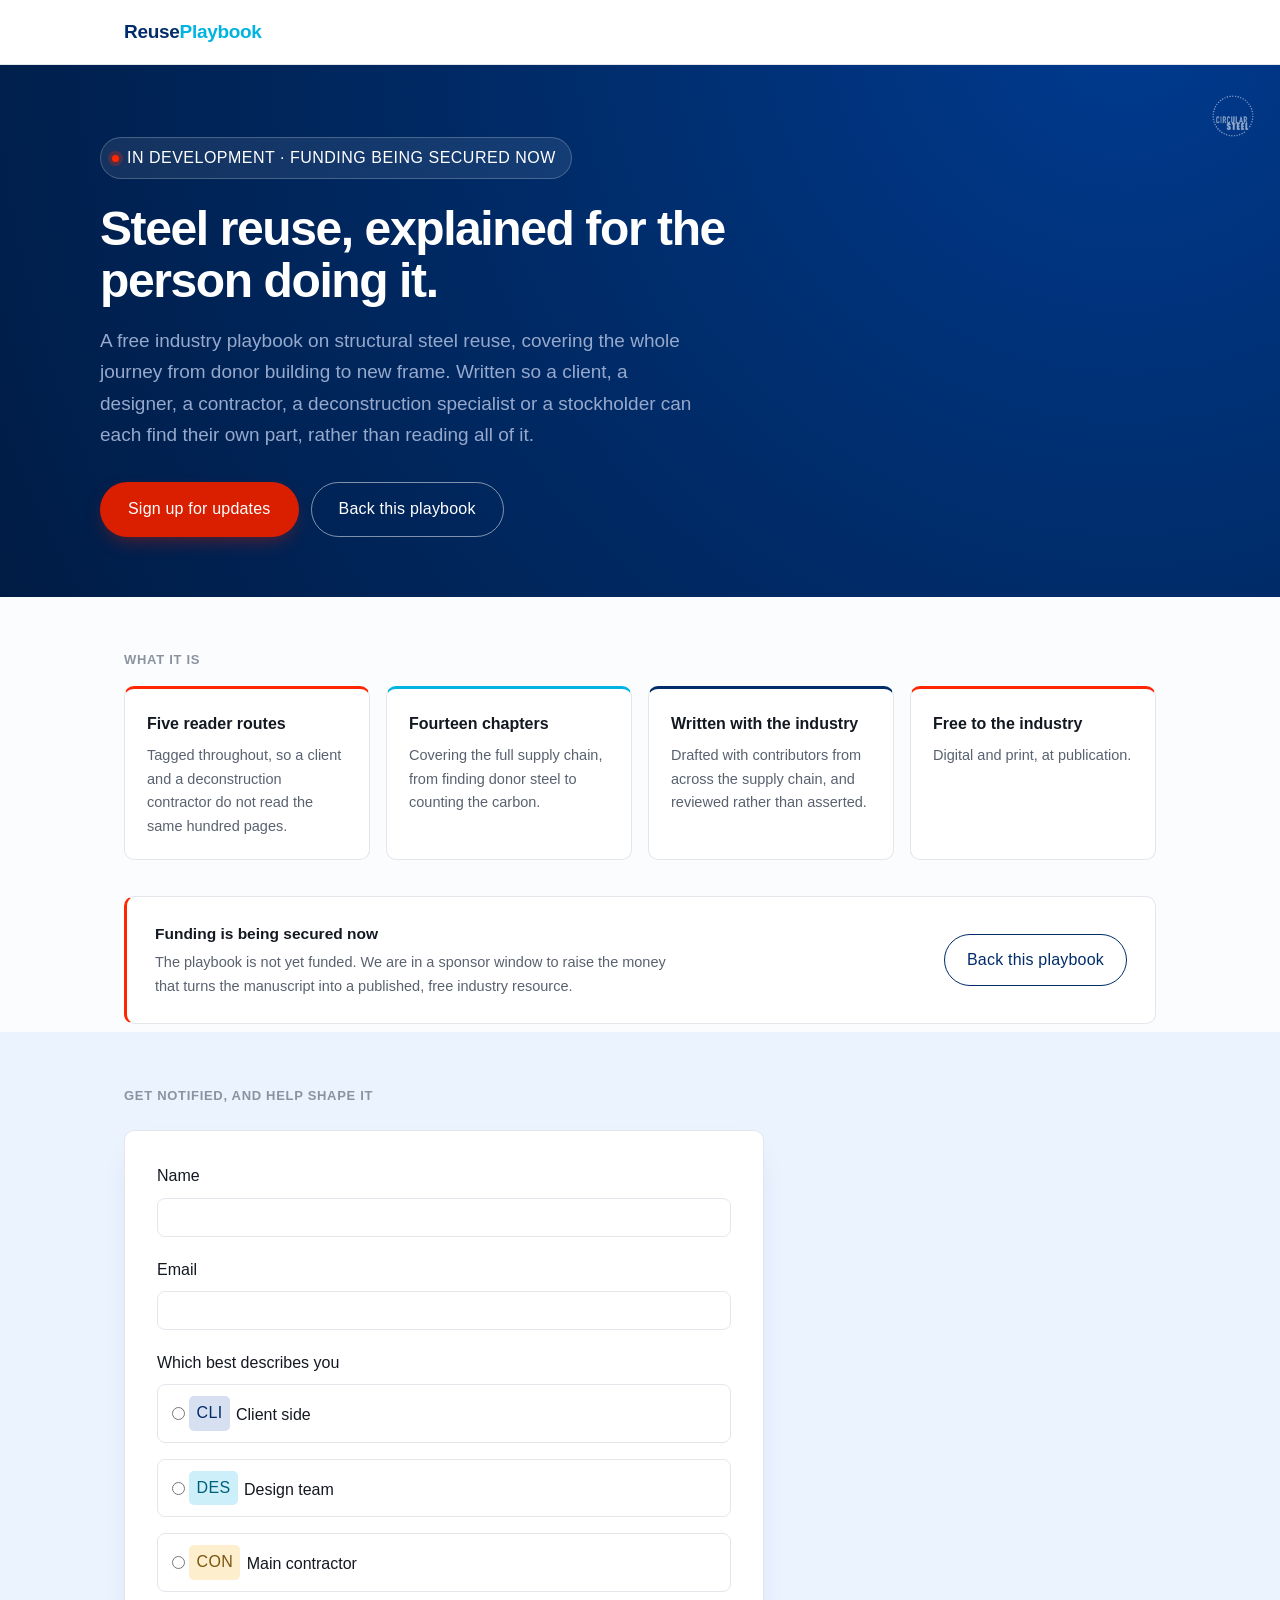
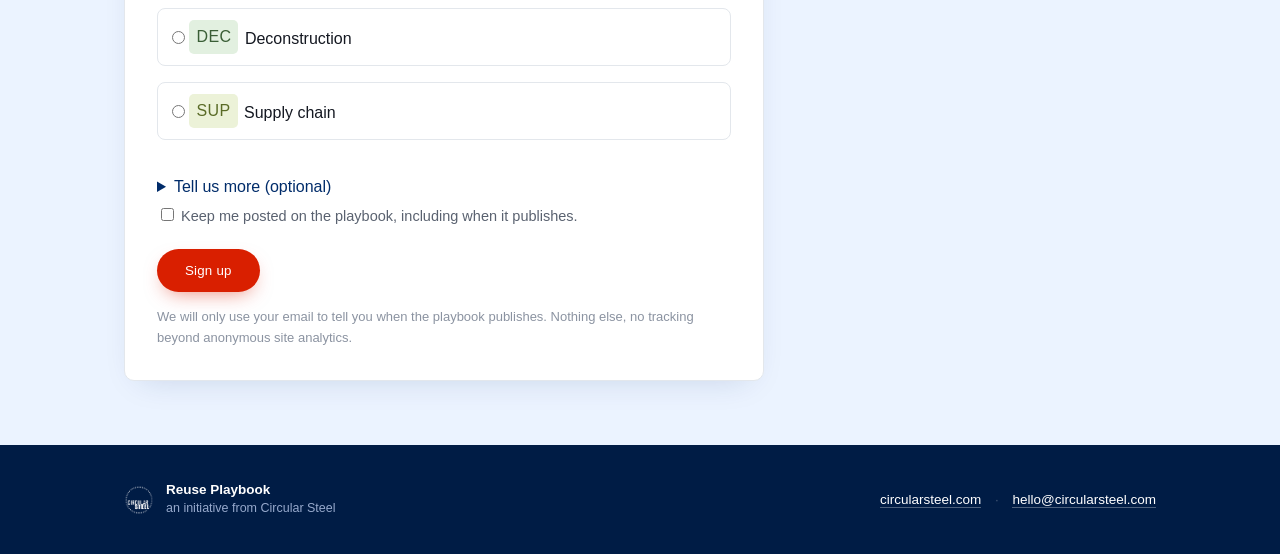
==== index.html @ 9d1da38b "Initial holding page for reuseplaybook.com Static holding page with Netlify Forms signup, built to t" ====
<!DOCTYPE html>
<html lang="en-GB">
<head>
<meta charset="utf-8">
<meta name="viewport" content="width=device-width,initial-scale=1">
<title>Reuse Playbook - the free industry guide to structural steel reuse</title>
<meta name="description" content="A free industry playbook on structural steel reuse, from donor building to new frame. In development, with funding now being secured. Sign up to hear when it lands.">
<link rel="icon" type="image/svg+xml" href="assets/favicon.svg">
<link rel="stylesheet" href="style.css">
</head>
<body>

<header class="site">
  <div class="wrap hrow">
    <a class="brand" href="index.html">Reuse<span>Playbook</span></a>
  </div>
</header>

<div class="hero-band">
  <a href="https://circularsteel.com"><img class="hero-mark" src="assets/circular-steel-logo-white.png" alt="Circular Steel"></a>
  <div class="wrap hero">
    <span class="status"><span class="dot"></span>In development &middot; funding being secured now</span>
    <h1>Steel reuse, explained for the person doing it.</h1>
    <p class="lede">A free industry playbook on structural steel reuse, covering the whole journey from
      donor building to new frame. Written so a client, a designer, a contractor, a deconstruction
      specialist or a stockholder can each find their own part, rather than reading all of it.</p>
    <div class="hero-ctas">
      <a class="btn" href="#signup-form">Sign up for updates</a>
      <a class="btn-outline" href="mailto:hello@circularsteel.com?subject=Backing%20the%20Reuse%20Playbook">Back this playbook</a>
    </div>
  </div>
</div>

<div class="wrap">

  <h2 class="sechead">What it is</h2>
  <div class="grid g4">
    <div class="card" style="--accent:var(--red)"><h3>Five reader routes</h3>
      <p>Tagged throughout, so a client and a deconstruction contractor do not read the same hundred
        pages.</p></div>
    <div class="card" style="--accent:var(--cyan)"><h3>Fourteen chapters</h3>
      <p>Covering the full supply chain, from finding donor steel to counting the carbon.</p></div>
    <div class="card" style="--accent:var(--navy)"><h3>Written with the industry</h3>
      <p>Drafted with contributors from across the supply chain, and reviewed rather than asserted.</p></div>
    <div class="card" style="--accent:var(--red)"><h3>Free to the industry</h3>
      <p>Digital and print, at publication.</p></div>
  </div>

  <div class="fundnote">
    <div>
      <h3>Funding is being secured now</h3>
      <p>The playbook is not yet funded. We are in a sponsor window to raise the money that turns the
        manuscript into a published, free industry resource.</p>
    </div>
    <a class="btn-outline-navy" href="mailto:hello@circularsteel.com?subject=Backing%20the%20Reuse%20Playbook">Back this playbook</a>
  </div>

</div>

<div class="formband">
<div class="wrap">
  <h2 class="sechead">Get notified, and help shape it</h2>

  <div class="formwrap narrow" id="signup-form">
    <form name="signup" method="POST" data-netlify="true" netlify-honeypot="bot-field">
      <input type="hidden" name="form-name" value="signup">
      <p class="hidden-field">
        <label>Leave this field blank: <input name="bot-field"></label>
      </p>

      <div class="field">
        <label for="name">Name</label>
        <input type="text" id="name" name="name" required>
      </div>

      <div class="field">
        <label for="email">Email</label>
        <input type="email" id="email" name="email" required>
      </div>

      <div class="field">
        <label>Which best describes you</label>
        <div class="roles">
          <label class="role-opt">
            <input type="radio" name="role" value="CLI" required>
            <span class="tag" data-t="CLI">CLI</span> Client side
          </label>
          <label class="role-opt">
            <input type="radio" name="role" value="DES" required>
            <span class="tag" data-t="DES">DES</span> Design team
          </label>
          <label class="role-opt">
            <input type="radio" name="role" value="CON" required>
            <span class="tag" data-t="CON">CON</span> Main contractor
          </label>
          <label class="role-opt">
            <input type="radio" name="role" value="DEC" required>
            <span class="tag" data-t="DEC">DEC</span> Deconstruction
          </label>
          <label class="role-opt">
            <input type="radio" name="role" value="SUP" required>
            <span class="tag" data-t="SUP">SUP</span> Supply chain
          </label>
        </div>
      </div>

      <!--
        Chapter select field intentionally left out of this draft. The handover asks for a
        "which chapter would help you most" select listing all 14 chapters, but only chapter 9
        exists in the mock and no full chapter list exists anywhere in the project files yet.
        Add it here once the real list exists, as:
        <div class="field">
          <label for="chapter">Which chapter would help you most</label>
          <select id="chapter" name="chapter"><option value="">Not sure yet</option> ...14 options... </select>
        </div>
      -->

      <details class="more">
        <summary>Tell us more (optional)</summary>
        <div class="field">
          <label for="organisation">Organisation</label>
          <input type="text" id="organisation" name="organisation">
        </div>
        <div class="field">
          <label for="useful">What would make this genuinely useful to you</label>
          <textarea id="useful" name="useful"></textarea>
        </div>
      </details>

      <div class="field">
        <label class="checkline">
          <input type="checkbox" name="keep-posted" value="yes">
          Keep me posted on the playbook, including when it publishes.
        </label>
      </div>

      <button class="btn" type="submit">Sign up</button>

      <p class="privacy">We will only use your email to tell you when the playbook publishes. Nothing
        else, no tracking beyond anonymous site analytics.</p>
    </form>
  </div>

</div>
</div>

<footer class="site"><div class="wrap frow">
  <div class="fbrand">
    <img src="assets/circular-steel-logo-white.png" alt="Circular Steel">
    <span class="flabel"><strong>Reuse Playbook</strong>an initiative from Circular Steel</span>
  </div>
  <div class="flinks">
    <a href="https://circularsteel.com">circularsteel.com</a>
    <span class="sep">&middot;</span>
    <a href="mailto:hello@circularsteel.com">hello@circularsteel.com</a>
  </div>
</div></footer>

</body>
</html>
---- style.css ----
:root{
  --navy:#002C6A; --navy-deep:#001C45; --cyan:#00B3E0; --red:#FF2600; --red-btn:#D91F00; --red-btn-hover:#B81800;
  --red-tint:#FFDCD6; --red-deep:#6B0F1A; --blue-tint:#EBF3FF; --amber:#B5741A;
  --ink:#141821; --grey:#5A6270; --mute:#8B93A1; --mute-on-navy:#96A9CC;
  --line:#E3E7EC; --bg:#FBFCFD; --card:#FFFFFF;
  --cli-b:#D6E0F0; --cli-t:#002C6A;
  --des-b:#CCEFFA; --des-t:#005F78;
  --con-b:#FDEECD; --con-t:#7A5410;
  --dec-b:#E2F0E0; --dec-t:#3A5E36;
  --sup-b:#ECF2D8; --sup-t:#5A6B26;
  --r:10px;
}
*{box-sizing:border-box}
body{margin:0;background:var(--bg);color:var(--ink);
  font:400 16px/1.65 -apple-system,BlinkMacSystemFont,"Segoe UI",Helvetica,Arial,sans-serif;
  -webkit-font-smoothing:antialiased}
a{color:var(--navy)}
.wrap{max-width:1080px;margin:0 auto;padding:0 24px}
.narrow{max-width:640px}

/* header */
header.site{border-bottom:1px solid var(--line);background:#fff}
.hrow{display:flex;align-items:center;height:64px}
.brand{font-weight:700;font-size:19px;color:var(--navy);text-decoration:none;letter-spacing:-.3px}
.brand span{color:var(--cyan)}

/* tags */
.tag{display:inline-block;font:600 11px/1 inherit;letter-spacing:.4px;padding:4px 7px;border-radius:5px;
  vertical-align:2px;margin-right:4px}
.tag[data-t=CLI]{background:var(--cli-b);color:var(--cli-t)}
.tag[data-t=DES]{background:var(--des-b);color:var(--des-t)}
.tag[data-t=CON]{background:var(--con-b);color:var(--con-t)}
.tag[data-t=DEC]{background:var(--dec-b);color:var(--dec-t)}
.tag[data-t=SUP]{background:var(--sup-b);color:var(--sup-t)}

/* hero */
.hero-band{background:var(--navy);background:radial-gradient(circle at 88% -10%,#003a8f 0%,var(--navy) 45%,var(--navy-deep) 100%);
  position:relative;overflow:hidden}
.hero-mark{position:absolute;top:28px;right:24px;height:46px;width:auto;opacity:.6}
.hero{padding:72px 0 60px;position:relative}
.status{display:inline-flex;align-items:center;gap:8px;font:700 12px/1 inherit;letter-spacing:.5px;text-transform:uppercase;
  color:#fff;background:rgba(255,255,255,.08);box-shadow:inset 0 0 0 1px rgba(255,255,255,.22);
  border-radius:999px;padding:8px 16px 8px 12px;margin:0 0 24px}
.status .dot{width:7px;height:7px;border-radius:50%;background:var(--red);flex:none;
  box-shadow:0 0 0 4px rgba(255,38,0,.25)}
.hero h1{font-size:48px;line-height:1.08;margin:0 0 18px;letter-spacing:-1.4px;font-weight:700;
  max-width:760px;color:#fff}
.hero p.lede{font-size:19px;color:var(--mute-on-navy);margin:0 0 32px;max-width:600px}
.hero-ctas{display:flex;gap:12px;flex-wrap:wrap}
.btn-outline{display:inline-block;background:transparent;color:#fff;text-decoration:none;padding:13px 27px;
  border:1.5px solid rgba(255,255,255,.5);border-radius:999px;font:700 15px/1 inherit;letter-spacing:.2px;
  cursor:pointer;transition:.12s}
.btn-outline:hover{border-color:#fff;background:rgba(255,255,255,.08)}

/* cards */
.grid{display:grid;gap:16px}
.g4{grid-template-columns:repeat(auto-fit,minmax(220px,1fr))}
.card{background:var(--card);border:1px solid var(--line);border-top:3px solid var(--accent,var(--navy));
  border-radius:var(--r);padding:22px 22px 20px}
.card h3{margin:0 0 6px;font-size:16px;font-weight:700}
.card p{margin:0;font-size:14.5px;color:var(--grey)}

h2.sechead{font-size:13px;letter-spacing:.7px;text-transform:uppercase;color:var(--mute);
  font-weight:700;margin:52px 0 16px}

/* funding note */
.fundnote{display:flex;gap:24px;align-items:center;justify-content:space-between;flex-wrap:wrap;
  background:#fff;border:1px solid var(--line);border-left:3px solid var(--red);border-radius:var(--r);
  padding:24px 28px;margin:36px 0 0}
.fundnote h3{margin:0 0 4px;font-size:15.5px;font-weight:700}
.fundnote p{margin:0;font-size:14.5px;color:var(--grey);max-width:520px}
.fundnote .btn-outline-navy{display:inline-block;background:transparent;color:var(--navy);text-decoration:none;
  padding:12px 22px;border:1.5px solid var(--navy);border-radius:999px;font:700 14.5px/1 inherit;
  letter-spacing:.2px;white-space:nowrap;transition:.12s}
.fundnote .btn-outline-navy:hover{background:var(--navy);color:#fff}

/* form */
.formband{background:var(--blue-tint);padding:1px 0 56px;margin-top:8px}
.formwrap{background:#fff;border:1px solid var(--line);border-radius:var(--r);padding:32px;
  margin:24px 0 8px;box-shadow:0 12px 32px -16px rgba(0,44,106,.18)}
.field{margin:0 0 20px}
.field label{display:block;font:600 13.5px/1 inherit;margin:0 0 8px}
.field .hint{display:block;font:400 13px/1.4 inherit;color:var(--mute);margin:4px 0 0;font-weight:400}
.field input[type=text],
.field input[type=email],
.field select,
.field textarea{width:100%;border:1.5px solid var(--line);border-radius:8px;padding:11px 13px;
  font:400 15px/1.4 inherit;color:var(--ink);background:#fff;transition:.12s}
.field textarea{resize:vertical;min-height:88px}
.field input:focus,.field select:focus,.field textarea:focus{outline:none;border-color:var(--cyan);
  box-shadow:0 0 0 3px rgba(0,179,224,.18)}

.roles{display:grid;gap:8px}
.role-opt{display:flex;align-items:center;gap:10px;border:1.5px solid var(--line);border-radius:8px;
  padding:11px 14px;cursor:pointer;transition:.12s}
.role-opt:has(input:checked){border-color:var(--navy);box-shadow:inset 0 0 0 1px var(--navy);background:#F5F8FF}
.role-opt input{margin:0}
.role-opt .tag{margin-right:2px}

.checkline{display:flex;align-items:flex-start;gap:10px;font-size:14.5px;color:var(--grey)}
.checkline input{margin-top:3px}

.hidden-field{position:absolute;left:-9999px}

.btn{display:inline-block;background:var(--red-btn);color:#fff;text-decoration:none;padding:14px 28px;
  border:none;border-radius:999px;font:700 15px/1 inherit;cursor:pointer;letter-spacing:.2px;
  box-shadow:0 8px 20px -8px rgba(217,31,0,.55);transition:.12s}
.btn:hover{background:var(--red-btn-hover);transform:translateY(-1px)}

.privacy{font-size:13px;color:var(--mute);margin:14px 0 0}

.more{margin:22px 0 0}
.more summary{font:600 13.5px/1 inherit;color:var(--navy);cursor:pointer;padding:4px 0;list-style:revert}
.more summary:hover{color:var(--cyan)}
.more .field:first-of-type{margin-top:18px}

footer.site{background:var(--navy-deep);margin-top:0;padding:36px 0}
.frow{display:flex;align-items:center;justify-content:space-between;gap:20px;flex-wrap:wrap}
.fbrand{display:flex;align-items:center;gap:12px}
.fbrand img{height:30px;width:auto;display:block}
.fbrand .flabel{font-size:12.5px;line-height:1.4;color:var(--mute-on-navy)}
.fbrand .flabel strong{display:block;color:#fff;font-size:13.5px;font-weight:600}
.flinks{font-size:13.5px;color:var(--mute-on-navy)}
.flinks a{color:#fff;text-decoration:none;border-bottom:1px solid rgba(255,255,255,.3)}
.flinks a:hover{border-color:#fff}
.flinks .sep{margin:0 10px;color:rgba(255,255,255,.25)}
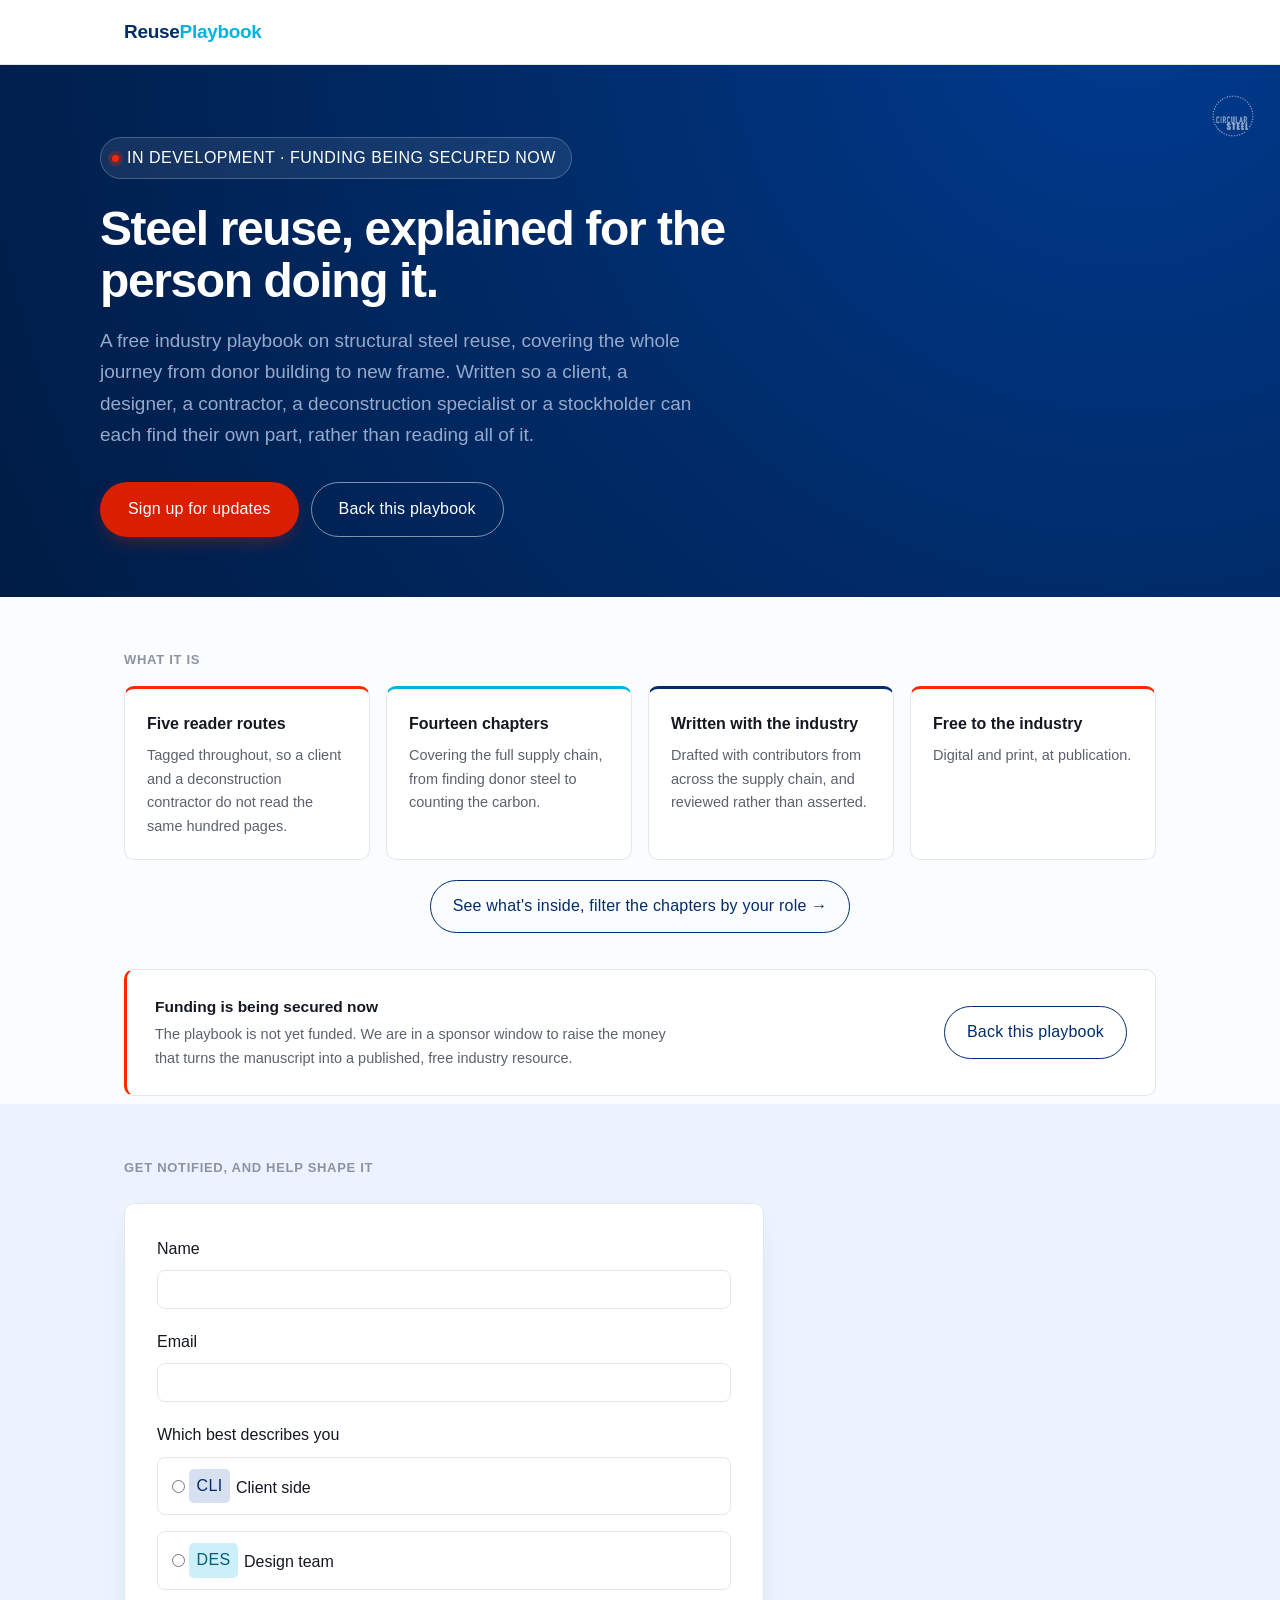
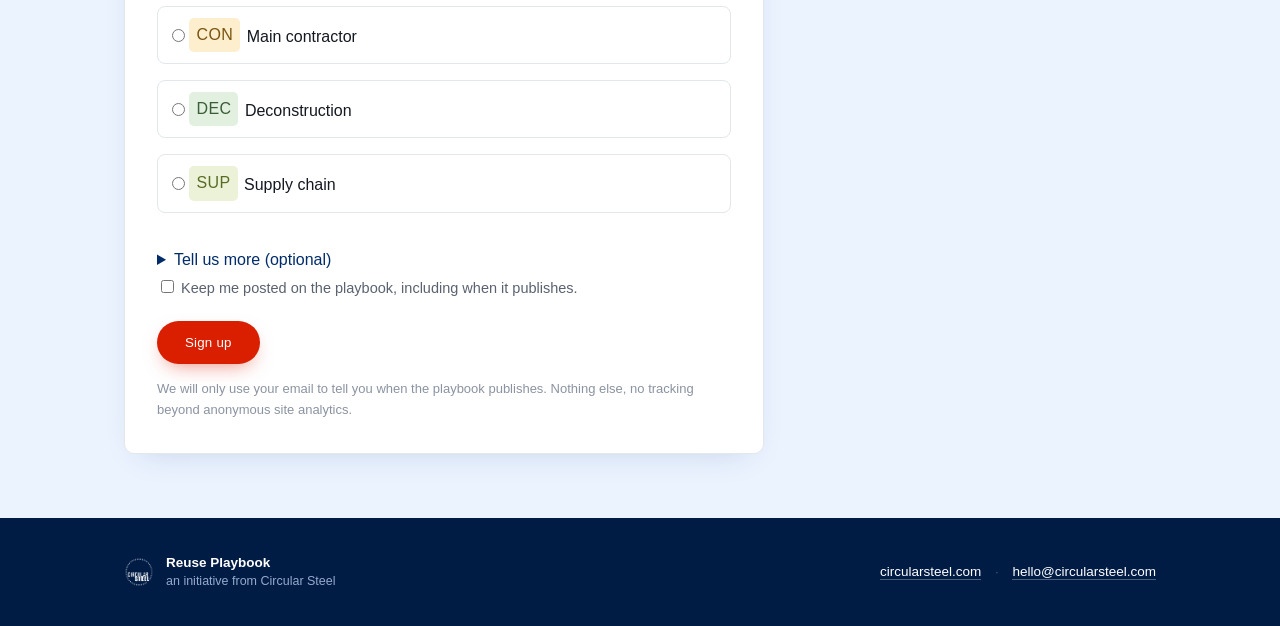
==== commit 5b2061a7: "Add interactive chapter map, "What's inside" Real content-map data for all 14 chapters and 6 annexes" ====
--- a/index.html
+++ b/index.html
@@ -7,6 +7,7 @@
 <meta name="description" content="A free industry playbook on structural steel reuse, from donor building to new frame. In development, with funding now being secured. Sign up to hear when it lands.">
 <link rel="icon" type="image/svg+xml" href="assets/favicon.svg">
 <link rel="stylesheet" href="style.css">
+<!-- Cloudflare Web Analytics --><script type='module' src='https://static.cloudflareinsights.com/beacon.min.js' data-cf-beacon='{"token": "d8464c5b47974d3cb71971d83b61c9c7"}'></script><!-- End Cloudflare Web Analytics -->
 </head>
 <body>
 
@@ -46,6 +47,10 @@
       <p>Digital and print, at publication.</p></div>
   </div>
 
+  <p style="text-align:center;margin:20px 0 0">
+    <a class="btn-outline-navy" href="inside.html">See what's inside, filter the chapters by your role &rarr;</a>
+  </p>
+
   <div class="fundnote">
     <div>
       <h3>Funding is being secured now</h3>
@@ -62,7 +67,7 @@
   <h2 class="sechead">Get notified, and help shape it</h2>
 
   <div class="formwrap narrow" id="signup-form">
-    <form name="signup" method="POST" data-netlify="true" netlify-honeypot="bot-field">
+    <form name="signup" method="POST" action="/thank-you.html" data-netlify="true" netlify-honeypot="bot-field">
       <input type="hidden" name="form-name" value="signup">
       <p class="hidden-field">
         <label>Leave this field blank: <input name="bot-field"></label>
--- a/style.css
+++ b/style.css
@@ -32,6 +32,35 @@
 .tag[data-t=CON]{background:var(--con-b);color:var(--con-t)}
 .tag[data-t=DEC]{background:var(--dec-b);color:var(--dec-t)}
 .tag[data-t=SUP]{background:var(--sup-b);color:var(--sup-t)}
+.tag.skim{opacity:.5}
+.tag.ghost{background:transparent!important;color:var(--mute)!important;box-shadow:inset 0 0 0 1px var(--line)}
+
+/* interactive map */
+.rolebar{display:flex;align-items:center;gap:10px;flex-wrap:wrap;background:#fff;border:1px solid var(--line);
+  border-radius:var(--r);padding:14px;margin:0 0 8px}
+.rolebar .lbl{font-size:13px;color:var(--mute);padding:0 2px;white-space:nowrap}
+.rchip{border:1px solid var(--line);background:#fff;border-radius:999px;padding:8px 15px;
+  font:600 13px/1 inherit;cursor:pointer;color:var(--grey);transition:.12s}
+.rchip:hover{border-color:var(--mute)}
+.rchip.on{color:#fff;border-color:transparent}
+.rchip.on[data-r=CLI]{background:var(--cli-t)} .rchip.on[data-r=DES]{background:var(--des-t)}
+.rchip.on[data-r=CON]{background:var(--con-t)} .rchip.on[data-r=DEC]{background:var(--dec-t)}
+.rchip.on[data-r=SUP]{background:var(--sup-t)}
+.rchip.clear{color:var(--mute)}
+.mapstatus{font-size:14.5px;color:var(--grey);margin:0 0 28px;min-height:1.4em}
+.mapstatus strong{color:var(--ink)}
+.mappart{font-size:13px;letter-spacing:.5px;text-transform:uppercase;color:var(--mute);font-weight:700;
+  margin:32px 0 12px}
+.mappart:first-of-type{margin-top:0}
+.mapgrid{display:grid;grid-template-columns:repeat(auto-fill,minmax(230px,1fr));gap:12px}
+.mchap{background:#fff;border:1px solid var(--line);border-radius:var(--r);padding:16px 18px;transition:opacity .18s}
+.mchap.dim{opacity:.22}
+.mchap .mn{display:inline-flex;align-items:center;justify-content:center;width:22px;height:22px;
+  border-radius:50%;background:var(--bg);border:1px solid var(--line);font:700 12px/1 inherit;
+  color:var(--mute);margin-right:8px;vertical-align:2px}
+.mchap h4{display:inline;margin:0;font-size:14.5px;font-weight:700}
+.mchap .mp{font-size:12px;color:var(--mute);margin:4px 0 10px 30px}
+.mchap .mtags{margin-left:30px}
 
 /* hero */
 .hero-band{background:var(--navy);background:radial-gradient(circle at 88% -10%,#003a8f 0%,var(--navy) 45%,var(--navy-deep) 100%);
@@ -69,10 +98,10 @@
   padding:24px 28px;margin:36px 0 0}
 .fundnote h3{margin:0 0 4px;font-size:15.5px;font-weight:700}
 .fundnote p{margin:0;font-size:14.5px;color:var(--grey);max-width:520px}
-.fundnote .btn-outline-navy{display:inline-block;background:transparent;color:var(--navy);text-decoration:none;
+.btn-outline-navy{display:inline-block;background:transparent;color:var(--navy);text-decoration:none;
   padding:12px 22px;border:1.5px solid var(--navy);border-radius:999px;font:700 14.5px/1 inherit;
   letter-spacing:.2px;white-space:nowrap;transition:.12s}
-.fundnote .btn-outline-navy:hover{background:var(--navy);color:#fff}
+.btn-outline-navy:hover{background:var(--navy);color:#fff}
 
 /* form */
 .formband{background:var(--blue-tint);padding:1px 0 56px;margin-top:8px}
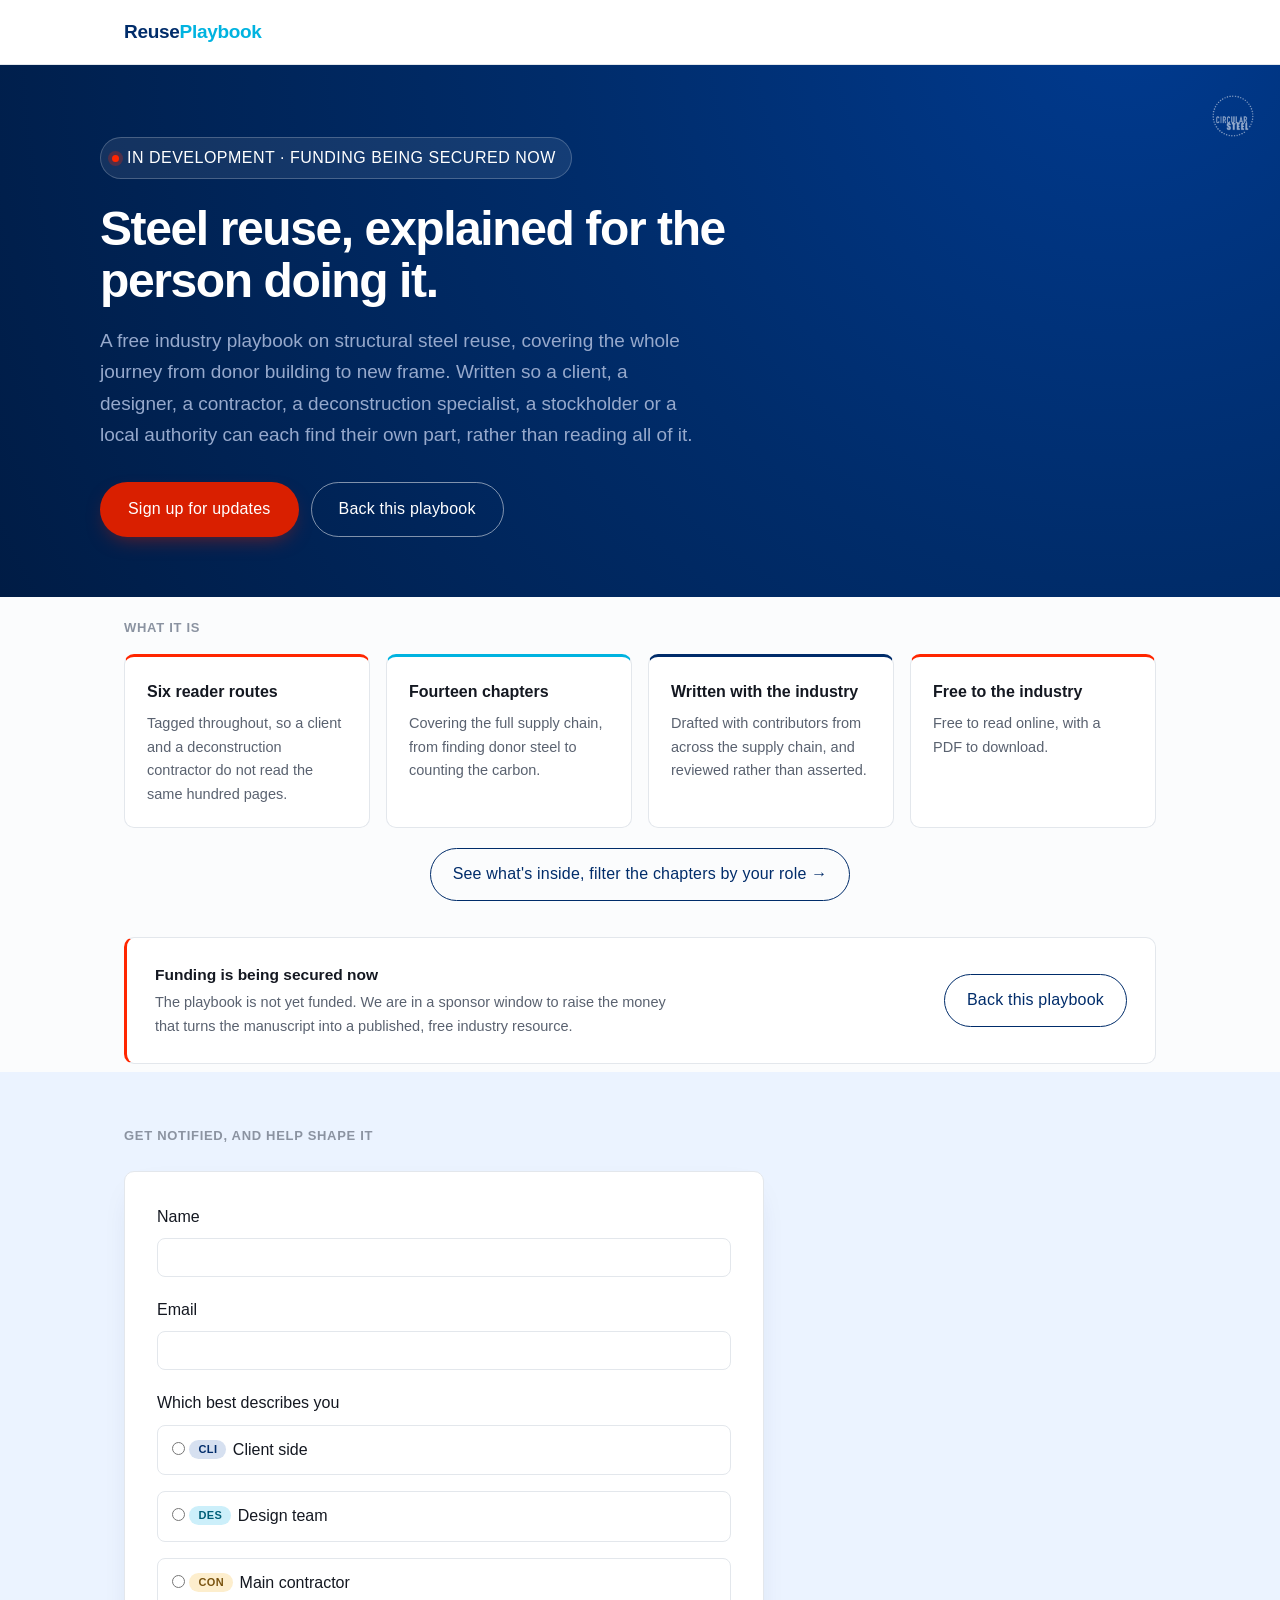
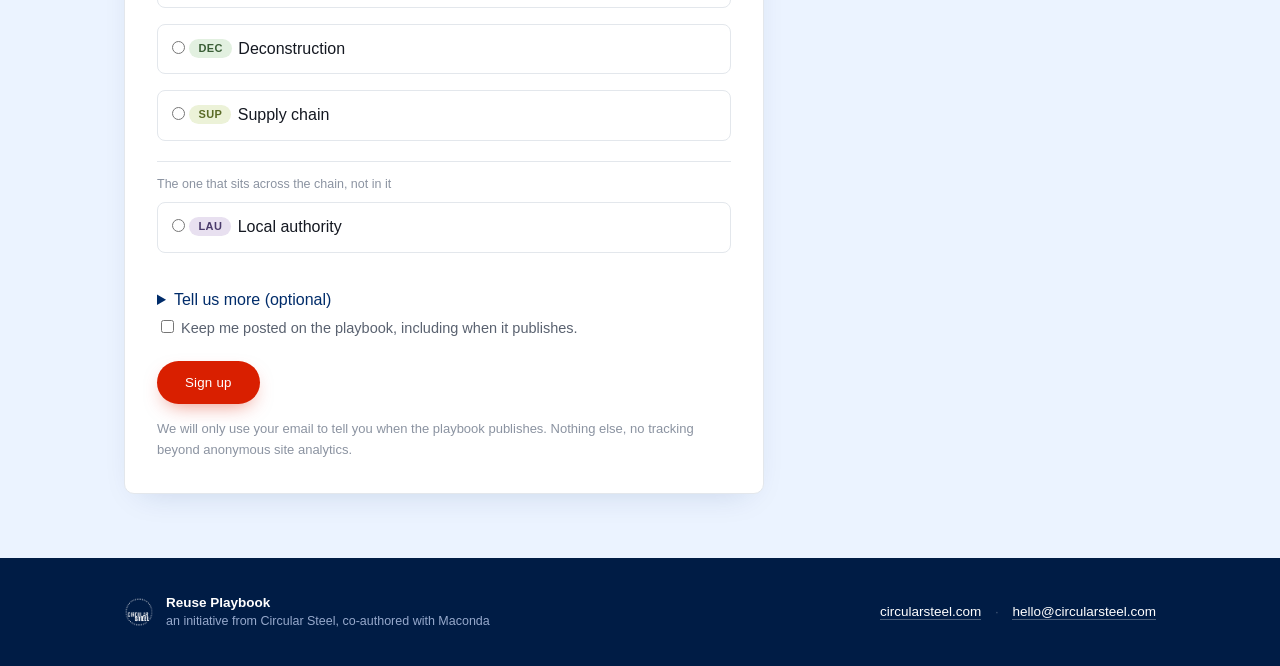
==== commit a81267ef: "Update site to handover v2: sixth reader tag, v6 chapter data, online-first copy - Add LAU (Local au" ====
--- a/index.html
+++ b/index.html
@@ -24,7 +24,8 @@
     <h1>Steel reuse, explained for the person doing it.</h1>
     <p class="lede">A free industry playbook on structural steel reuse, covering the whole journey from
       donor building to new frame. Written so a client, a designer, a contractor, a deconstruction
-      specialist or a stockholder can each find their own part, rather than reading all of it.</p>
+      specialist, a stockholder or a local authority can each find their own part, rather than
+      reading all of it.</p>
     <div class="hero-ctas">
       <a class="btn" href="#signup-form">Sign up for updates</a>
       <a class="btn-outline" href="mailto:hello@circularsteel.com?subject=Backing%20the%20Reuse%20Playbook">Back this playbook</a>
@@ -36,7 +37,7 @@
 
   <h2 class="sechead">What it is</h2>
   <div class="grid g4">
-    <div class="card" style="--accent:var(--red)"><h3>Five reader routes</h3>
+    <div class="card" style="--accent:var(--red)"><h3>Six reader routes</h3>
       <p>Tagged throughout, so a client and a deconstruction contractor do not read the same hundred
         pages.</p></div>
     <div class="card" style="--accent:var(--cyan)"><h3>Fourteen chapters</h3>
@@ -44,7 +45,7 @@
     <div class="card" style="--accent:var(--navy)"><h3>Written with the industry</h3>
       <p>Drafted with contributors from across the supply chain, and reviewed rather than asserted.</p></div>
     <div class="card" style="--accent:var(--red)"><h3>Free to the industry</h3>
-      <p>Digital and print, at publication.</p></div>
+      <p>Free to read online, with a PDF to download.</p></div>
   </div>
 
   <p style="text-align:center;margin:20px 0 0">
@@ -106,6 +107,11 @@
             <input type="radio" name="role" value="SUP" required>
             <span class="tag" data-t="SUP">SUP</span> Supply chain
           </label>
+          <p class="acrossnote">The one that sits across the chain, not in it</p>
+          <label class="role-opt">
+            <input type="radio" name="role" value="LAU" required>
+            <span class="tag" data-t="LAU">LAU</span> Local authority
+          </label>
         </div>
       </div>
 
@@ -152,7 +158,7 @@
 <footer class="site"><div class="wrap frow">
   <div class="fbrand">
     <img src="assets/circular-steel-logo-white.png" alt="Circular Steel">
-    <span class="flabel"><strong>Reuse Playbook</strong>an initiative from Circular Steel</span>
+    <span class="flabel"><strong>Reuse Playbook</strong>an initiative from Circular Steel, co-authored with Maconda</span>
   </div>
   <div class="flinks">
     <a href="https://circularsteel.com">circularsteel.com</a>
--- a/style.css
+++ b/style.css
@@ -8,6 +8,7 @@
   --con-b:#FDEECD; --con-t:#7A5410;
   --dec-b:#E2F0E0; --dec-t:#3A5E36;
   --sup-b:#ECF2D8; --sup-t:#5A6B26;
+  --lau-b:#E8E0F0; --lau-t:#4A3A6B;
   --r:10px;
 }
 *{box-sizing:border-box}
@@ -25,13 +26,15 @@
 .brand span{color:var(--cyan)}
 
 /* tags */
-.tag{display:inline-block;font:600 11px/1 inherit;letter-spacing:.4px;padding:4px 7px;border-radius:5px;
+.tag{display:inline-block;font-weight:600;font-size:11px;line-height:1;letter-spacing:.4px;padding:4px 9px;border-radius:999px;
   vertical-align:2px;margin-right:4px}
 .tag[data-t=CLI]{background:var(--cli-b);color:var(--cli-t)}
 .tag[data-t=DES]{background:var(--des-b);color:var(--des-t)}
 .tag[data-t=CON]{background:var(--con-b);color:var(--con-t)}
 .tag[data-t=DEC]{background:var(--dec-b);color:var(--dec-t)}
 .tag[data-t=SUP]{background:var(--sup-b);color:var(--sup-t)}
+.tag[data-t=LAU]{background:var(--lau-b);color:var(--lau-t)}
+.tagsep{display:inline-block;width:1px;height:16px;background:var(--line);margin:0 5px 0 3px;vertical-align:middle}
 .tag.skim{opacity:.5}
 .tag.ghost{background:transparent!important;color:var(--mute)!important;box-shadow:inset 0 0 0 1px var(--line)}
 
@@ -45,22 +48,32 @@
 .rchip.on{color:#fff;border-color:transparent}
 .rchip.on[data-r=CLI]{background:var(--cli-t)} .rchip.on[data-r=DES]{background:var(--des-t)}
 .rchip.on[data-r=CON]{background:var(--con-t)} .rchip.on[data-r=DEC]{background:var(--dec-t)}
-.rchip.on[data-r=SUP]{background:var(--sup-t)}
+.rchip.on[data-r=SUP]{background:var(--sup-t)} .rchip.on[data-r=LAU]{background:var(--lau-t)}
 .rchip.clear{color:var(--mute)}
+.csep{width:1px;align-self:stretch;background:var(--line);margin:2px 2px}
+.legendnote{font-size:12.5px;line-height:1.5;color:var(--mute);margin:8px 0 0}
+.acrossnote{font-size:12.5px;color:var(--mute);margin:4px 0 0;padding-top:12px;border-top:1px solid var(--line)}
+.schip.on{background:var(--navy)}
 .mapstatus{font-size:14.5px;color:var(--grey);margin:0 0 28px;min-height:1.4em}
 .mapstatus strong{color:var(--ink)}
+.mapsection{margin-top:32px}
+.mapsection:first-of-type{margin-top:0}
 .mappart{font-size:13px;letter-spacing:.5px;text-transform:uppercase;color:var(--mute);font-weight:700;
-  margin:32px 0 12px}
-.mappart:first-of-type{margin-top:0}
-.mapgrid{display:grid;grid-template-columns:repeat(auto-fill,minmax(230px,1fr));gap:12px}
+  margin:0 0 12px}
+.mapgrid{display:grid;grid-template-columns:repeat(auto-fill,minmax(300px,1fr));gap:12px}
 .mchap{background:#fff;border:1px solid var(--line);border-radius:var(--r);padding:16px 18px;transition:opacity .18s}
 .mchap.dim{opacity:.22}
-.mchap .mn{display:inline-flex;align-items:center;justify-content:center;width:22px;height:22px;
+.mhead{display:flex;align-items:flex-start;gap:9px;margin:0 0 12px}
+.mchap .mn{display:flex;align-items:center;justify-content:center;width:22px;height:22px;flex:none;
   border-radius:50%;background:var(--bg);border:1px solid var(--line);font:700 12px/1 inherit;
-  color:var(--mute);margin-right:8px;vertical-align:2px}
-.mchap h4{display:inline;margin:0;font-size:14.5px;font-weight:700}
-.mchap .mp{font-size:12px;color:var(--mute);margin:4px 0 10px 30px}
-.mchap .mtags{margin-left:30px}
+  color:var(--mute);margin-top:1px}
+.mchap h4{margin:0;font-size:14.5px;font-weight:700;line-height:1.35}
+.mchap .mdesc{font-size:12.5px;line-height:1.45;color:var(--grey);margin:0 0 10px}
+.mchap .mtags{display:flex;flex-wrap:wrap;gap:5px}
+.mchap .mtags .tag{margin-right:0}
+
+/* tighten the gap between a hero band and the section right after it */
+.hero-band + .wrap > .sechead:first-child{margin-top:20px}
 
 /* hero */
 .hero-band{background:var(--navy);background:radial-gradient(circle at 88% -10%,#003a8f 0%,var(--navy) 45%,var(--navy-deep) 100%);
@@ -153,3 +166,40 @@
 .flinks a{color:#fff;text-decoration:none;border-bottom:1px solid rgba(255,255,255,.3)}
 .flinks a:hover{border-color:#fff}
 .flinks .sep{margin:0 10px;color:rgba(255,255,255,.25)}
+
+/* chapter excerpt */
+.chap{padding:36px 0 12px}
+.chap .kicker{font-size:13px;letter-spacing:.5px;text-transform:uppercase;color:var(--mute);
+  font-weight:700;margin:0 0 10px}
+.chap h1{font-size:32px;margin:0 0 10px;letter-spacing:-.6px;font-weight:700;line-height:1.15}
+.chap .standfirst{font-size:18px;color:var(--grey);margin:0 0 8px;max-width:680px}
+.whofor{display:flex;align-items:center;gap:8px;padding:14px 0 24px;border-bottom:1px solid var(--line);
+  margin-bottom:8px;flex-wrap:wrap}
+.whofor .lbl{font-size:13px;color:var(--mute)}
+section.sec{padding:26px 0;max-width:680px}
+section.sec h2{font-size:21px;margin:0 0 4px;font-weight:700;letter-spacing:-.2px}
+section.sec h3{font-size:17px;margin:22px 0 6px;font-weight:700}
+section.sec p{margin:0 0 14px}
+
+.box{border-left:3px solid var(--cyan);background:#fff;border-radius:0 var(--r) var(--r) 0;
+  padding:16px 20px;margin:24px 0;border-top:1px solid var(--line);border-right:1px solid var(--line);
+  border-bottom:1px solid var(--line);max-width:680px}
+.box .bh{display:flex;align-items:center;gap:10px;margin-bottom:8px;flex-wrap:wrap}
+.box .kind{font:700 12px/1 inherit;letter-spacing:.6px;text-transform:uppercase;color:var(--cyan)}
+.box .btags{margin-left:auto}
+.box h4{margin:0 0 6px;font-size:16px;font-weight:700}
+.box p{margin:0;font-size:14.5px;color:var(--grey)}
+.box[data-kind=flag]{border-left-color:#B3261E} .box[data-kind=flag] .kind{color:#B3261E}
+.box[data-kind=move]{border-left-color:var(--navy)} .box[data-kind=move] .kind{color:var(--navy)}
+.box[data-kind=ask]{border-left-color:var(--amber)} .box[data-kind=ask] .kind{color:var(--amber)}
+
+figure{margin:26px 0;background:#fff;border:1px solid var(--line);border-radius:var(--r);padding:18px;max-width:760px}
+figure img{width:100%;display:block}
+figcaption{font-size:13px;color:var(--mute);margin-top:12px}
+
+.excerptend{background:#fff;border:1px solid var(--line);border-radius:var(--r);padding:28px;
+  margin:36px 0 0;max-width:680px;text-align:left}
+.excerptend h3{margin:0 0 8px;font-size:18px}
+.excerptend p{margin:0 0 18px;color:var(--grey)}
+.mtags .tagsep{align-self:center;margin:0 2px}
+.legendnote + .mapstatus{margin-top:14px}
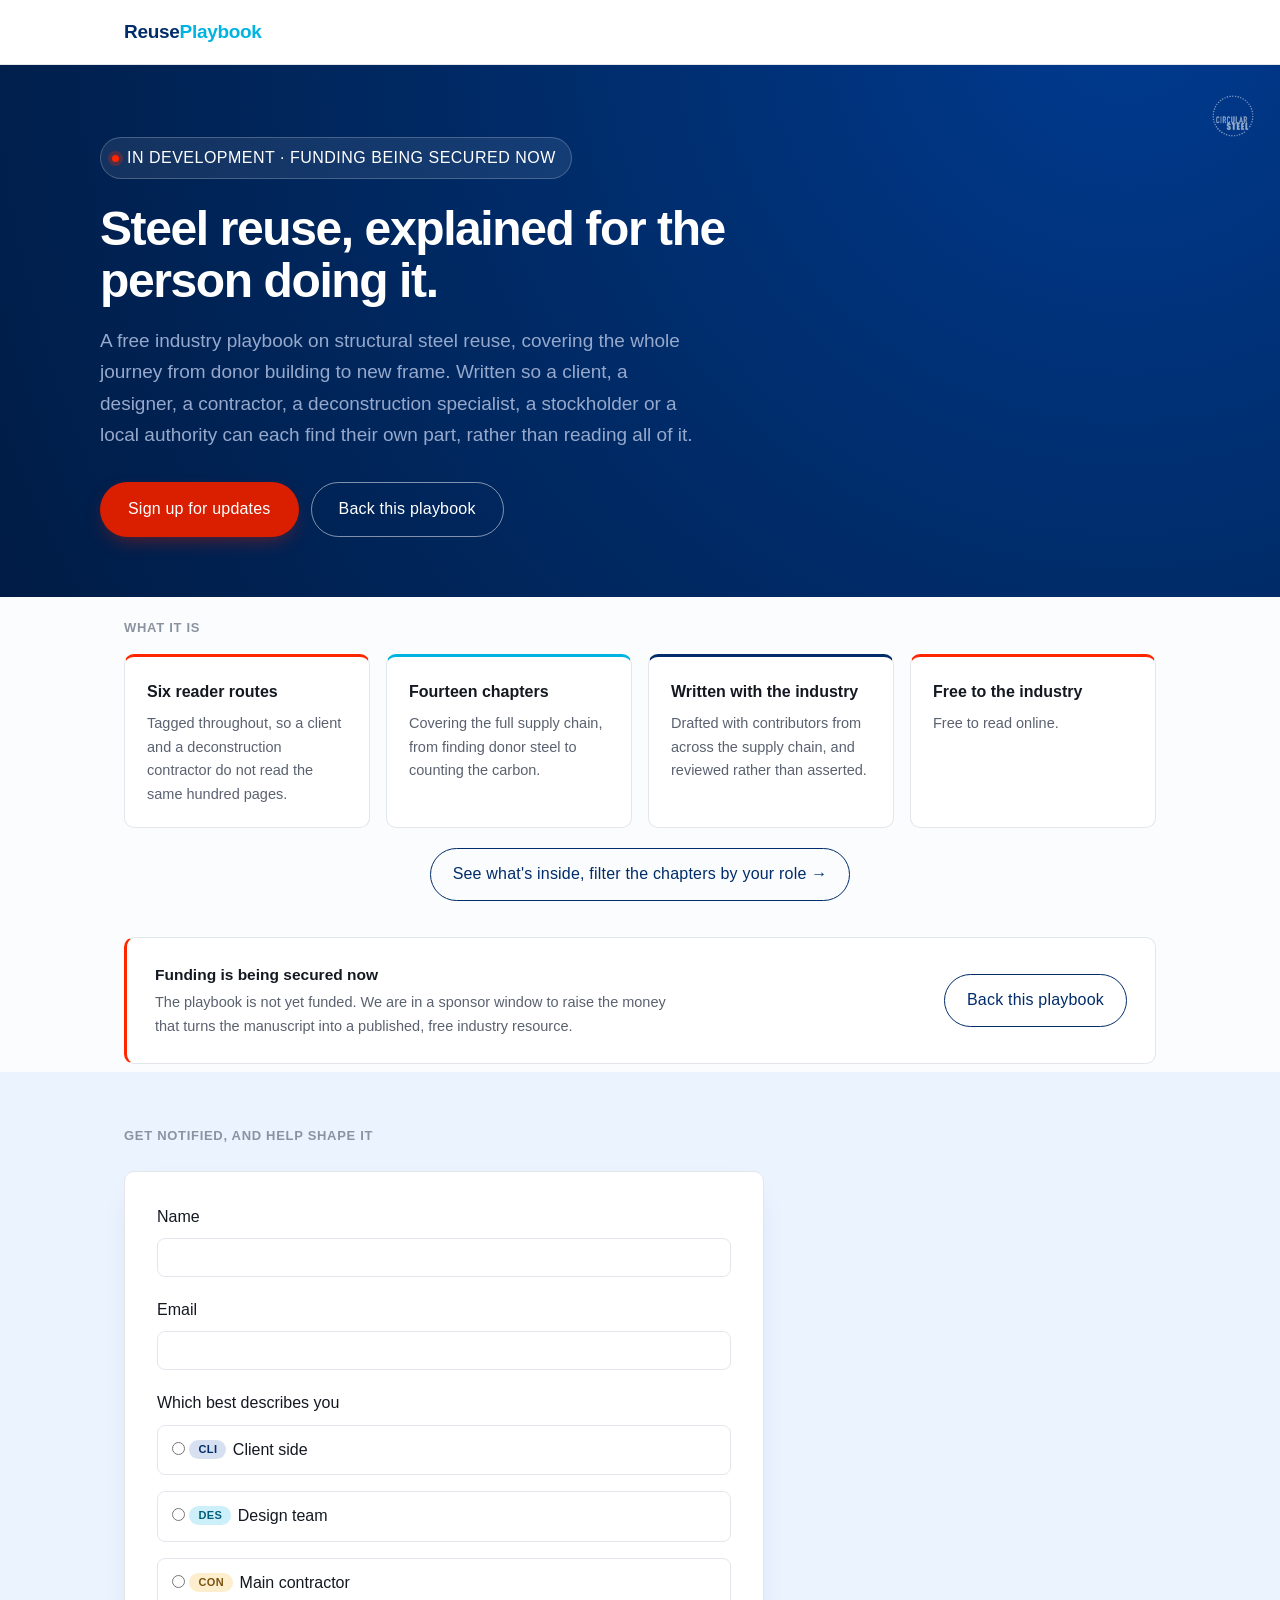
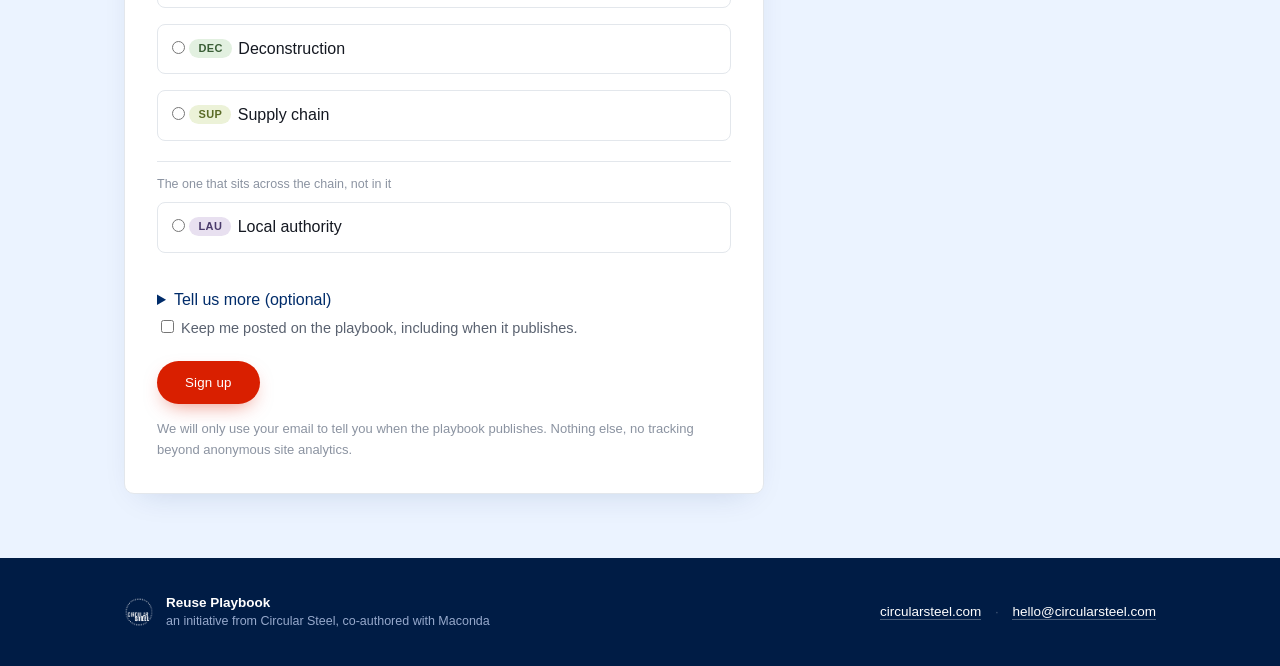
==== commit 17883b54: "Drop the PDF promise from the homepage Online-first is the commitment. A finished, designed PDF is a" ====
--- a/index.html
+++ b/index.html
@@ -45,7 +45,7 @@
     <div class="card" style="--accent:var(--navy)"><h3>Written with the industry</h3>
       <p>Drafted with contributors from across the supply chain, and reviewed rather than asserted.</p></div>
     <div class="card" style="--accent:var(--red)"><h3>Free to the industry</h3>
-      <p>Free to read online, with a PDF to download.</p></div>
+      <p>Free to read online.</p></div>
   </div>
 
   <p style="text-align:center;margin:20px 0 0">
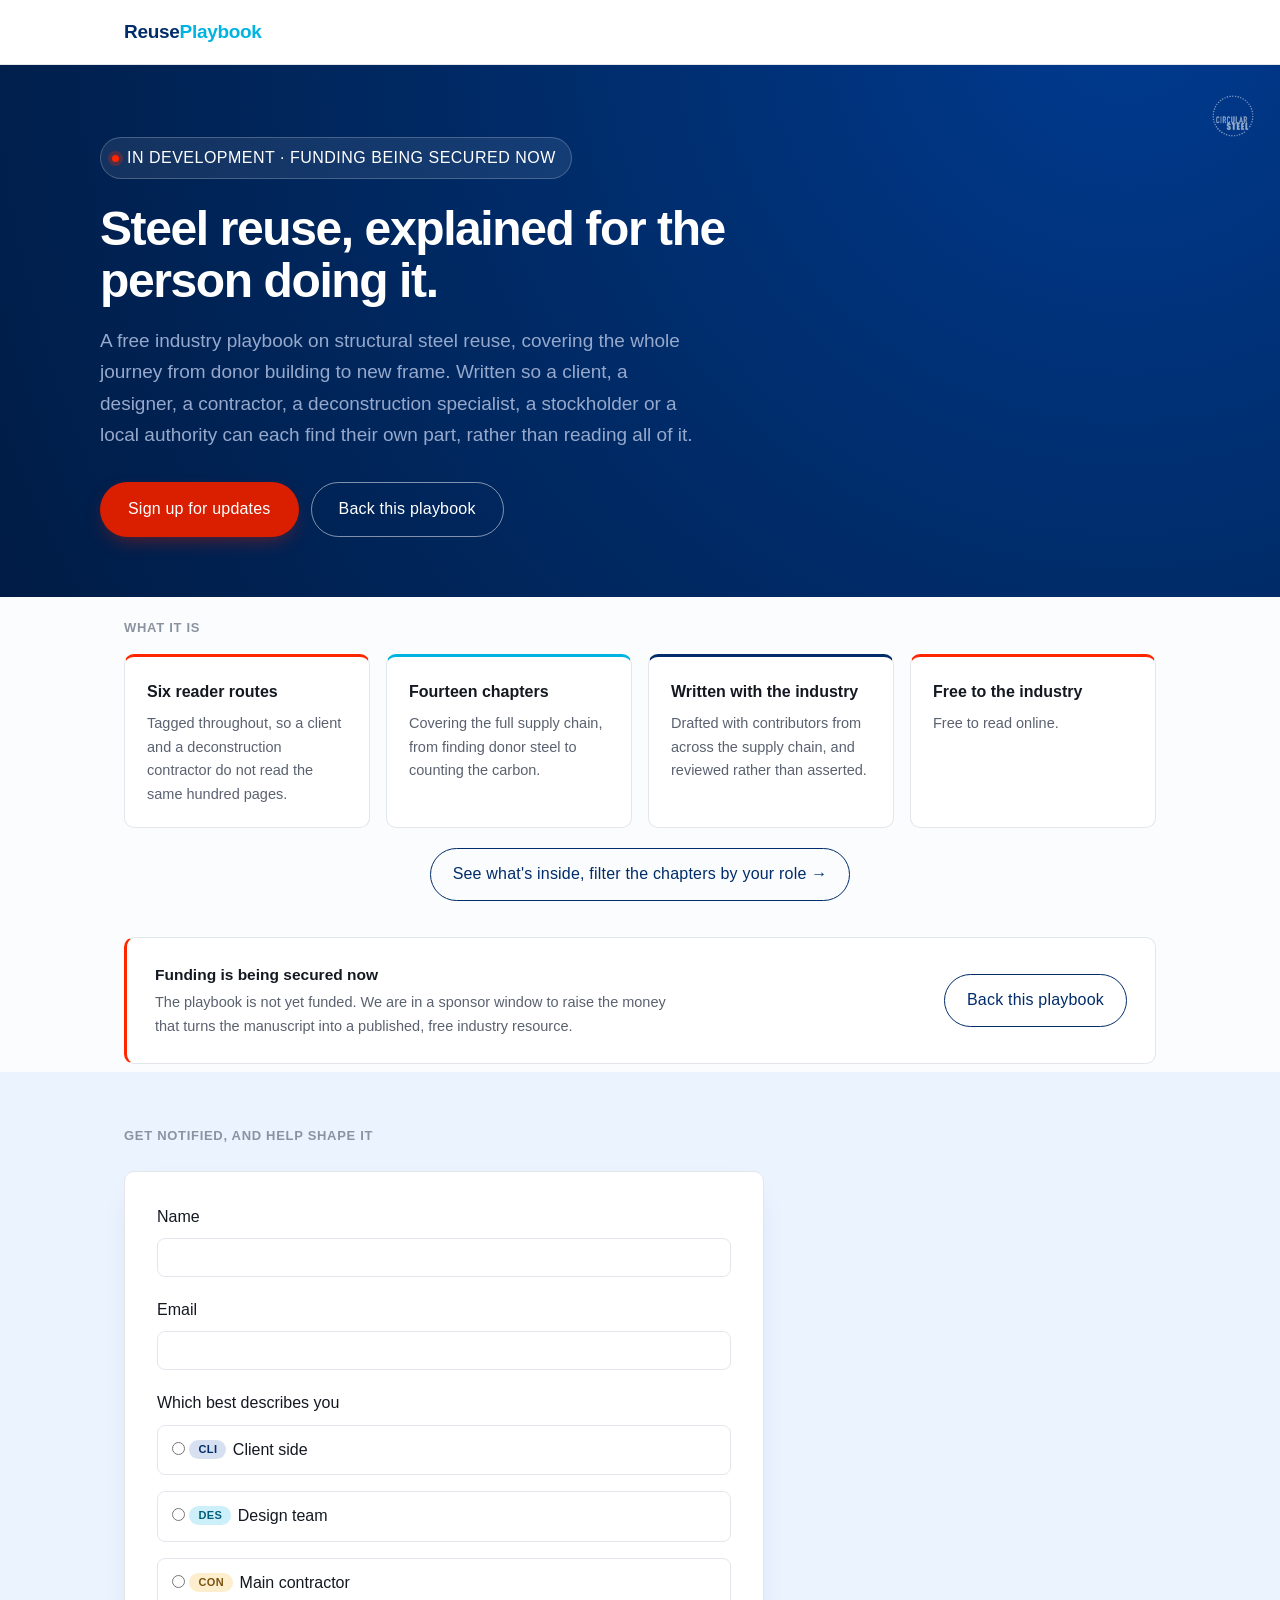
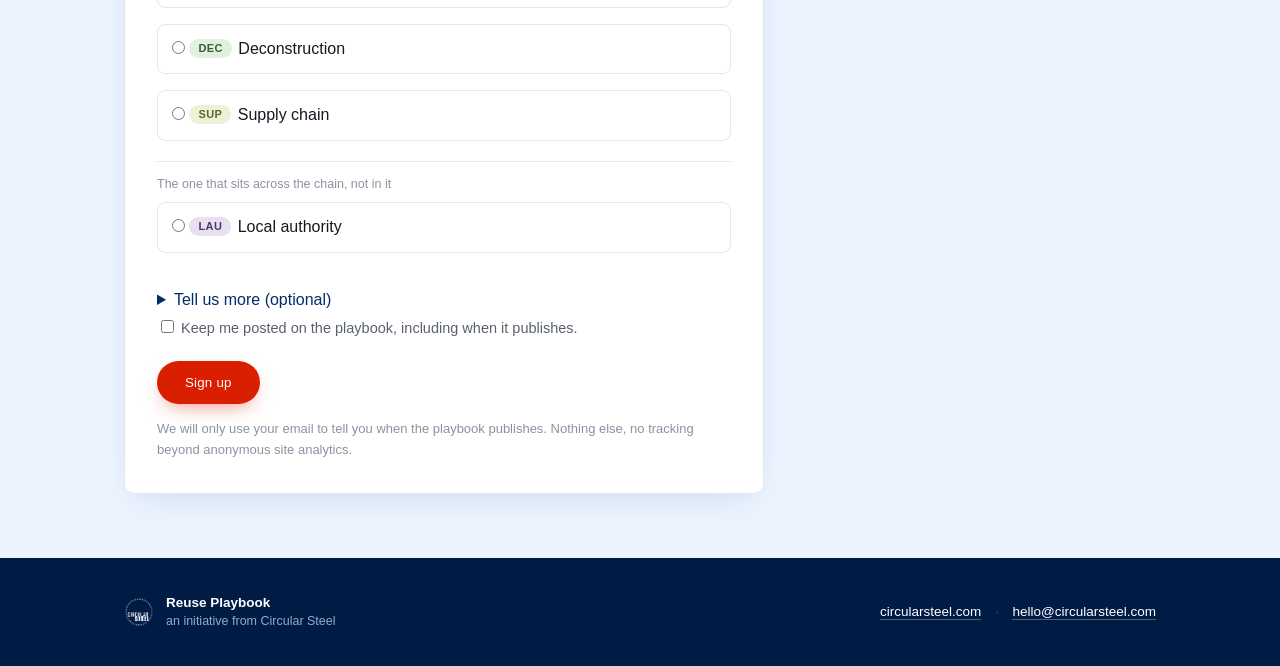
==== commit a8cccdc5: "Remove the Maconda co-author credit from the footer for now Footer goes back to "an initiative from " ====
--- a/index.html
+++ b/index.html
@@ -158,7 +158,7 @@
 <footer class="site"><div class="wrap frow">
   <div class="fbrand">
     <img src="assets/circular-steel-logo-white.png" alt="Circular Steel">
-    <span class="flabel"><strong>Reuse Playbook</strong>an initiative from Circular Steel, co-authored with Maconda</span>
+    <span class="flabel"><strong>Reuse Playbook</strong>an initiative from Circular Steel</span>
   </div>
   <div class="flinks">
     <a href="https://circularsteel.com">circularsteel.com</a>
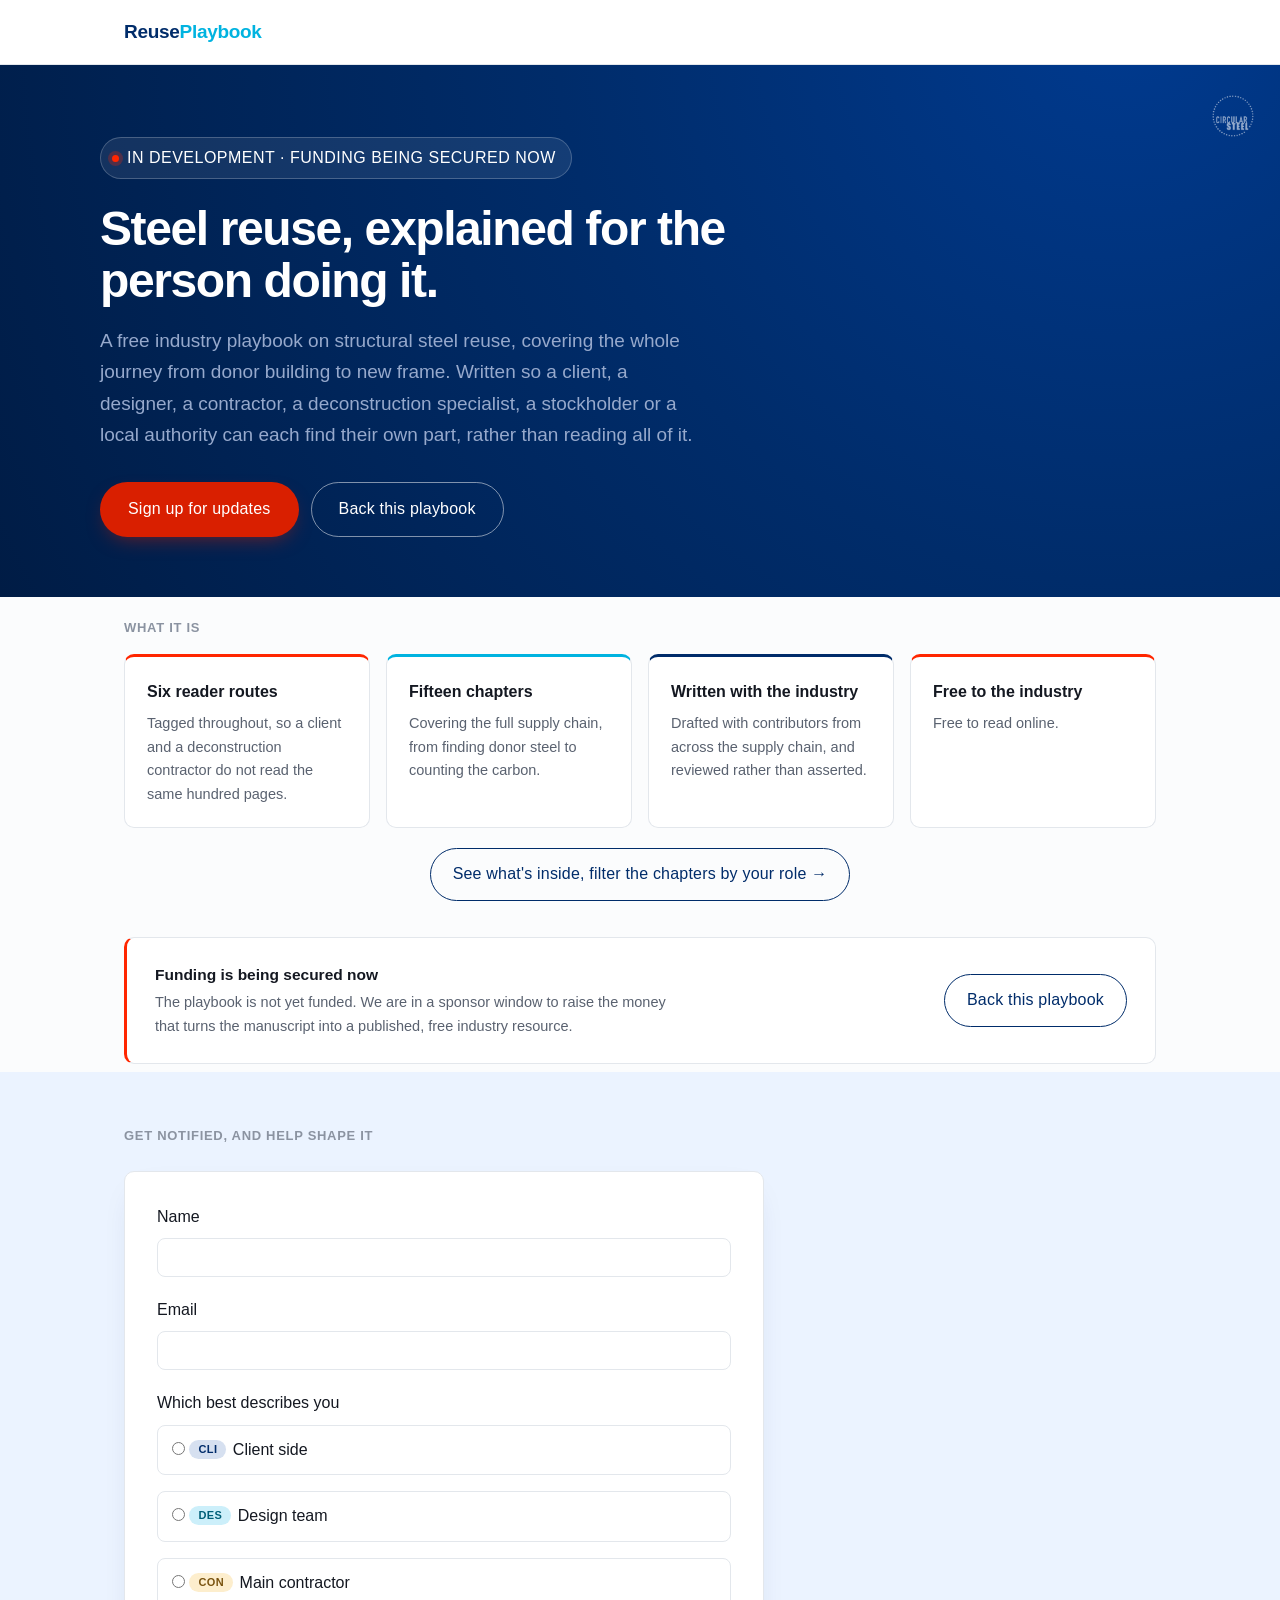
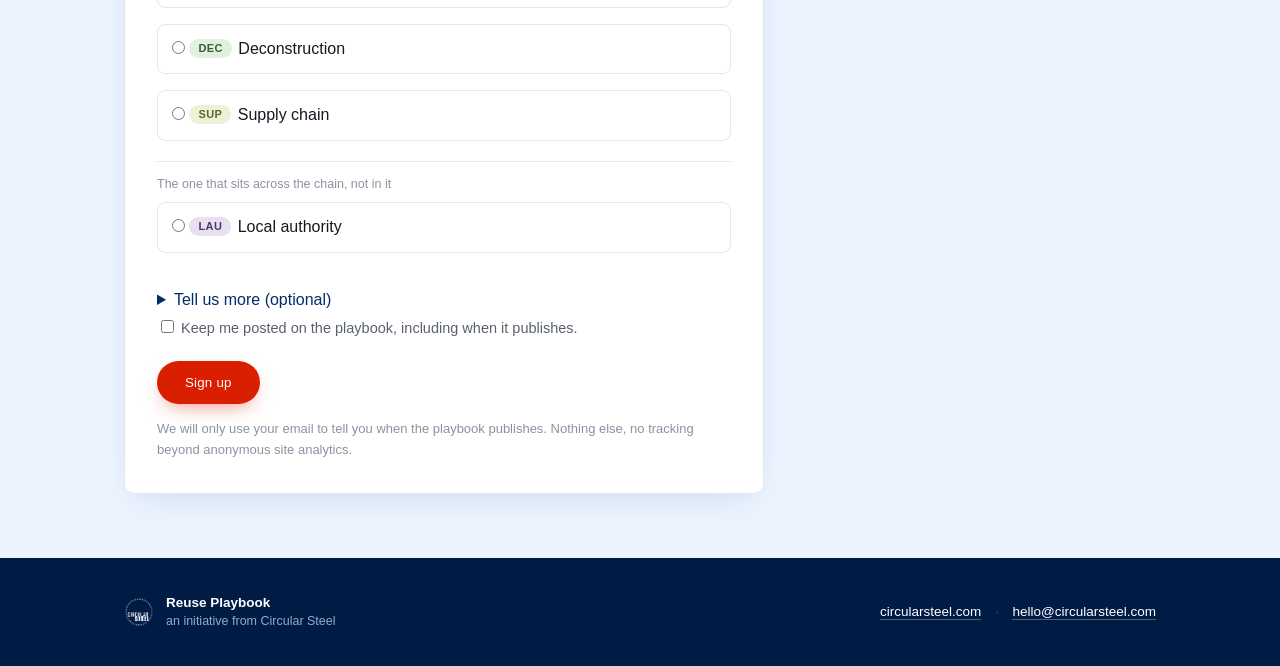
==== commit 50be19e2: "Update to the fixed fifteen-chapter structure (handover v4) - Map data now follows content map v10: " ====
--- a/index.html
+++ b/index.html
@@ -40,7 +40,7 @@
     <div class="card" style="--accent:var(--red)"><h3>Six reader routes</h3>
       <p>Tagged throughout, so a client and a deconstruction contractor do not read the same hundred
         pages.</p></div>
-    <div class="card" style="--accent:var(--cyan)"><h3>Fourteen chapters</h3>
+    <div class="card" style="--accent:var(--cyan)"><h3>Fifteen chapters</h3>
       <p>Covering the full supply chain, from finding donor steel to counting the carbon.</p></div>
     <div class="card" style="--accent:var(--navy)"><h3>Written with the industry</h3>
       <p>Drafted with contributors from across the supply chain, and reviewed rather than asserted.</p></div>
--- a/style.css
+++ b/style.css
@@ -201,5 +201,8 @@
   margin:36px 0 0;max-width:680px;text-align:left}
 .excerptend h3{margin:0 0 8px;font-size:18px}
 .excerptend p{margin:0 0 18px;color:var(--grey)}
-.mtags .tagsep{align-self:center;margin:0 2px}
+.mchap .mtags{gap:4px}
+.mchap .mtags .tag{padding:3px 7px;font-size:10.5px}
+.mchap .mtags .tag[data-t=LAU]{position:relative;margin-left:8px}
+.mchap .mtags .tag[data-t=LAU]::before{content:"";position:absolute;left:-7px;top:-2px;bottom:-2px;width:1px;background:var(--line)}
 .legendnote + .mapstatus{margin-top:14px}
